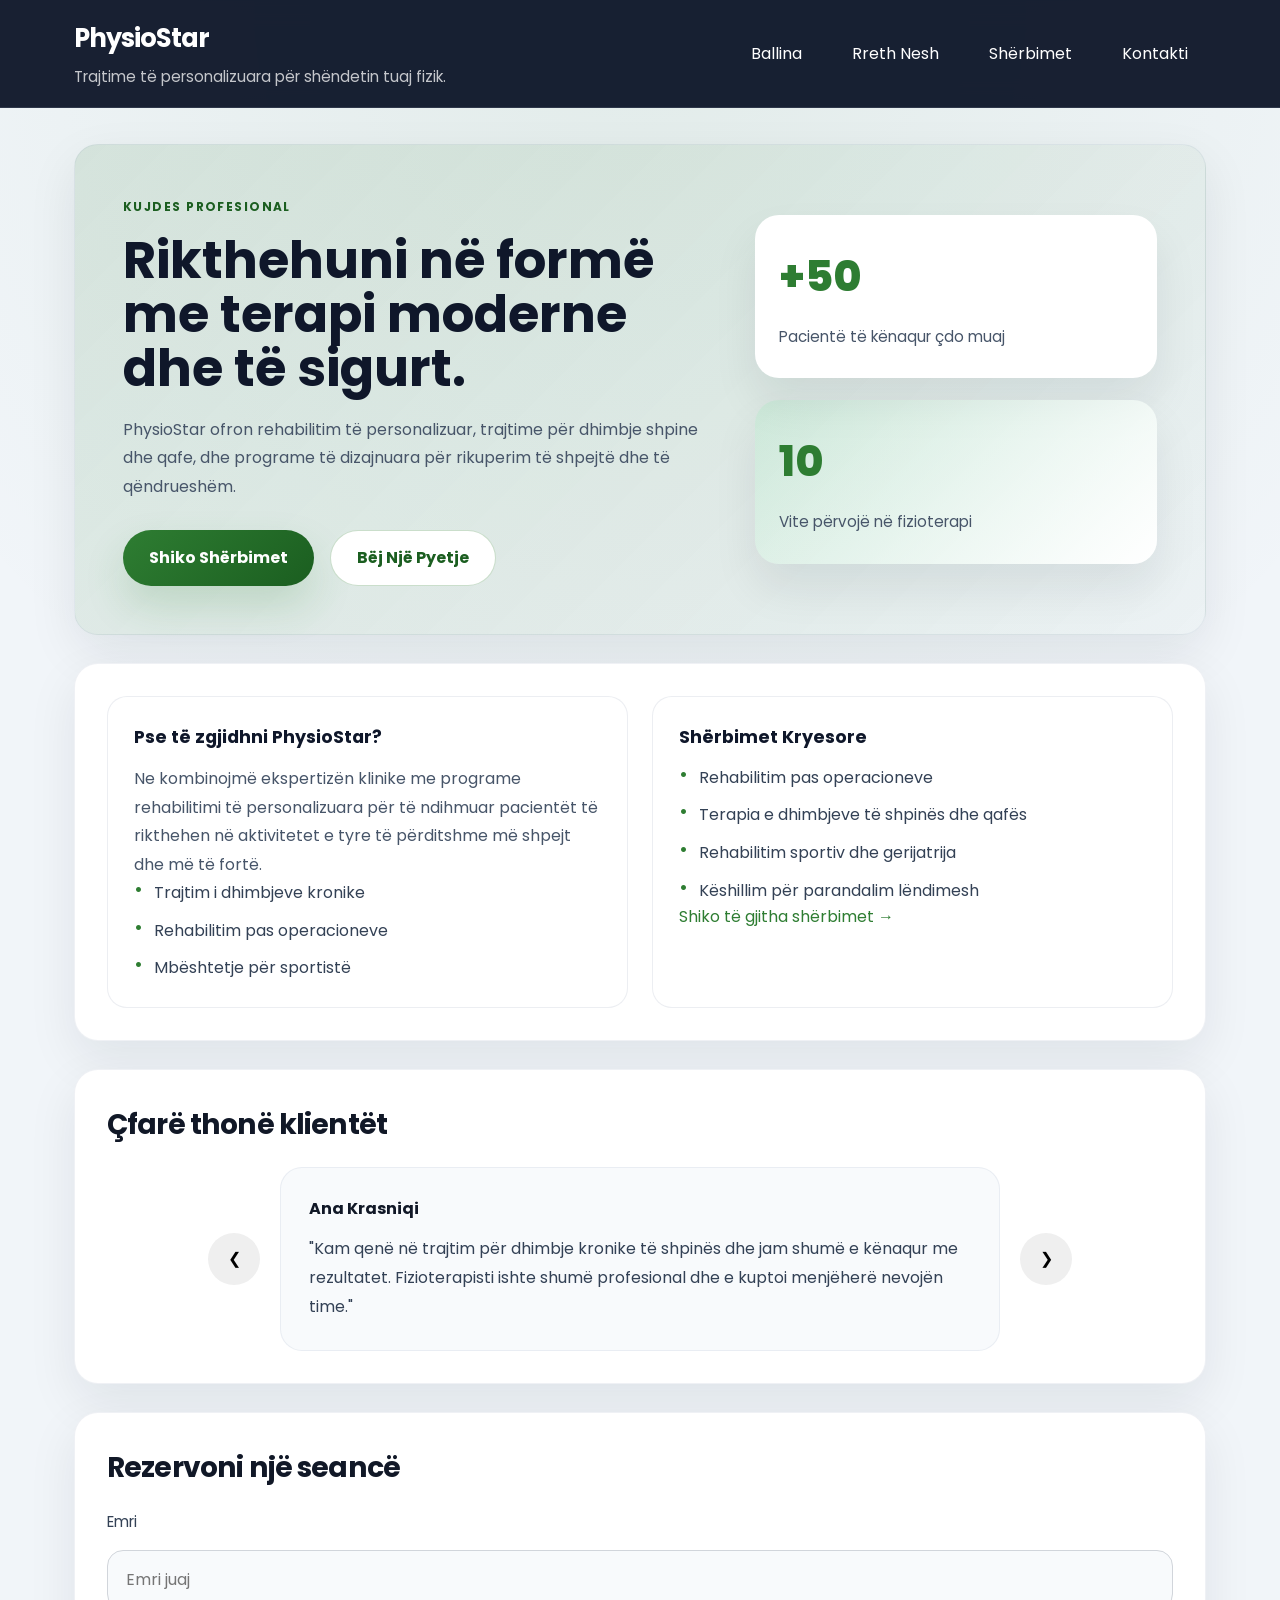
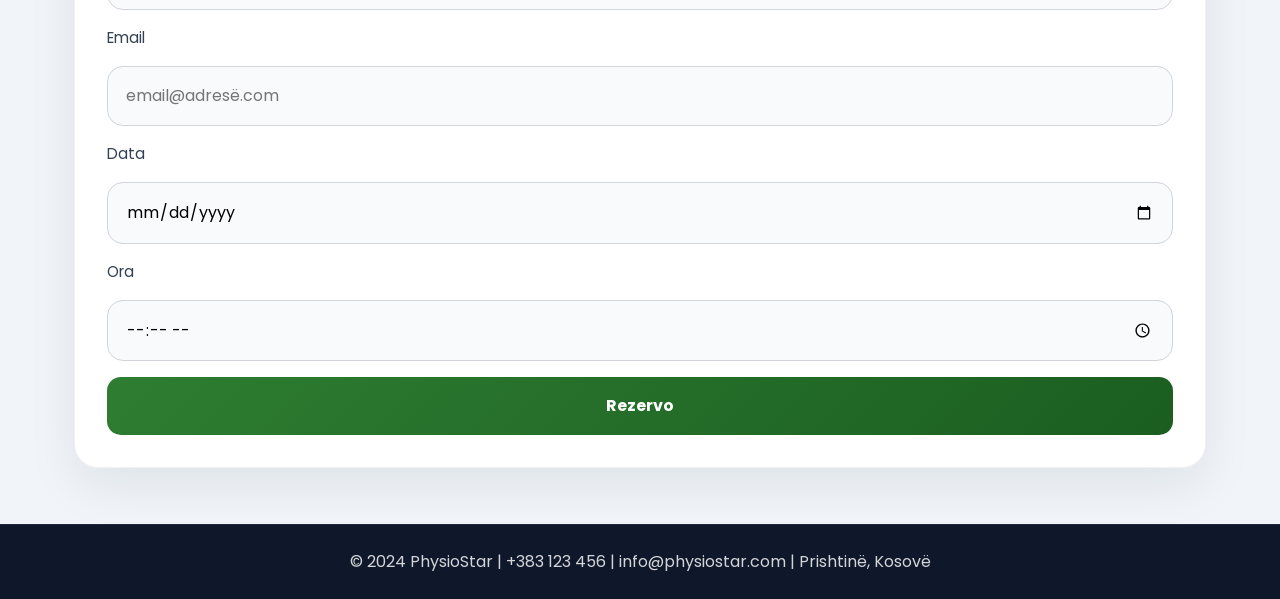
==== index.html @ 885d5c9d "V1.0 web peer Physiostar" ====
<!DOCTYPE html>
<html lang="sq">
<head>
    <meta charset="UTF-8">
    <meta name="viewport" content="width=device-width, initial-scale=1.0">
    <title>PhysioStar | Fizioterapi</title>
    <link href="https://fonts.googleapis.com/css2?family=Poppins:wght@300;400;500;600;700&display=swap" rel="stylesheet">
    <link rel="stylesheet" href="styles.css">
</head>
<body>
    <header>
        <div class="header-inner">
            <div class="brand">
                <h1>PhysioStar</h1>
                <p>Trajtime të personalizuara për shëndetin tuaj fizik.</p>
            </div>
            <nav>
                <a href="index.html">Ballina</a>
                <a href="About.html">Rreth Nesh</a>
                <a href="Services.html">Shërbimet</a>
                <a href="Contact.html">Kontakti</a>
            </nav>
        </div>
    </header>

    <main>
        <section class="hero">
            <div class="hero-copy">
                <span class="eyebrow">Kujdes Profesional</span>
                <h1>Rikthehuni në formë me terapi moderne dhe të sigurt.</h1>
                <p>PhysioStar ofron rehabilitim të personalizuar, trajtime për dhimbje shpine dhe qafe, dhe programe të dizajnuara për rikuperim të shpejtë dhe të qëndrueshëm.</p>
                <div class="hero-actions">
                    <a href="Services.html" class="btn btn-primary">Shiko Shërbimet</a>
                    <a href="Contact.html" class="btn btn-secondary">Bëj Një Pyetje</a>
                </div>
            </div>
            <div class="hero-visual">
                <div class="hero-card">
                    <span>+50</span>
                    <p>Pacientë të kënaqur çdo muaj</p>
                </div>
                <div class="hero-card hero-card-alt">
                    <span>10</span>
                    <p>Vite përvojë në fizioterapi</p>
                </div>
            </div>
        </section>

        <section class="section-grid">
            <article class="feature-card">
                <h3>Pse të zgjidhni PhysioStar?</h3>
                <p>Ne kombinojmë ekspertizën klinike me programe rehabilitimi të personalizuara për të ndihmuar pacientët të rikthehen në aktivitetet e tyre të përditshme më shpejt dhe më të fortë.</p>
                <ul class="service-list">
                    <li>Trajtim i dhimbjeve kronike</li>
                    <li>Rehabilitim pas operacioneve</li>
                    <li>Mbështetje për sportistë</li>
                </ul>
            </article>
            <article class="feature-card">
                <h3>Shërbimet Kryesore</h3>
                <ul class="service-list">
                    <li>Rehabilitim pas operacioneve</li>
                    <li>Terapia e dhimbjeve të shpinës dhe qafës</li>
                    <li>Rehabilitim sportiv dhe gerijatrija</li>
                    <li>Këshillim për parandalim lëndimesh</li>
                </ul>
                <p><a href="Services.html">Shiko të gjitha shërbimet →</a></p>
            </article>
        </section>

        <section id="testimonials">
            <h2>Çfarë thonë klientët</h2>
            <div class="testimonial-slider">
                <button class="prev" onclick="previousTestimonial()">&#10094;</button>
                <div class="testimonial-container">
                    <div class="testimonial active">
                        <strong>Ana Krasniqi</strong>
                        <p>"Kam qenë në trajtim për dhimbje kronike të shpinës dhe jam shumë e kënaqur me rezultatet. Fizioterapisti ishte shumë profesional dhe e kuptoi menjëherë nevojën time."</p>
                    </div>
                    <div class="testimonial">
                        <strong>Marko Jovanović</strong>
                        <p>"Pas një operacioni të meniskut, fizioterapia ishte thelbësore për rikuperimin tim. Trajtimi ishte i shkëlqyer dhe ekipa shumë e kujdesshme."</p>
                    </div>
                    <div class="testimonial">
                        <strong>Elira Shkodra</strong>
                        <p>"Ishte një eksperiencë fantastike! Dhembjet e muskujve dhe lëndimet u trajtuan me shumë kujdes dhe profesionalizëm."</p>
                    </div>
                </div>
                <button class="next" onclick="nextTestimonial()">&#10095;</button>
            </div>
        </section>

        <section id="appointments">
            <h2>Rezervoni një seancë</h2>
            <form id="appointmentForm">
                <label for="name">Emri</label>
                <input type="text" id="name" name="name" placeholder="Emri juaj" required>
                <label for="email">Email</label>
                <input type="email" id="email" name="email" placeholder="email@adresë.com" required>
                <label for="date">Data</label>
                <input type="date" id="date" name="date" required>
                <label for="time">Ora</label>
                <input type="time" id="time" name="time" required>
                <button id="rezervim" type="submit">Rezervo</button>
            </form>
        </section>
    </main>

    <footer>
        <p>&copy; 2024 PhysioStar | +383 123 456 | info@physiostar.com | Prishtinë, Kosovë</p>
    </footer>

    <script src="script.js"></script>
</body>
</html>
---- styles.css ----
﻿:root {
    color-scheme: light;
    font-family: 'Poppins', -apple-system, BlinkMacSystemFont, 'Segoe UI', sans-serif;
    font-size: 16px;
    line-height: 1.6;
    color: #1f2937;
    background: #f1f5f9;
    --primary: #2e7d32;
    --primary-dark: #1b5e20;
    --surface: #ffffff;
    --surface-soft: #f8fafc;
    --border: #d1d5db;
    --muted: #6b7280;
}

*, *::before, *::after {
    box-sizing: border-box;
}

html {
    scroll-behavior: smooth;
}

body {
    margin: 0;
    min-height: 100vh;
    background: radial-gradient(circle at top, rgba(46, 125, 50, 0.08), transparent 38%), #f1f5f9;
    color: var(--muted);
}

img,
svg {
    max-width: 100%;
    display: block;
}

a {
    color: var(--primary);
    text-decoration: none;
}

a:hover {
    color: var(--primary-dark);
}

button,
input,
textarea,
select {
    font: inherit;
}

button {
    cursor: pointer;
}

header {
    position: sticky;
    top: 0;
    z-index: 100;
    background: rgba(15, 23, 42, 0.96);
    color: white;
    backdrop-filter: blur(12px);
    border-bottom: 1px solid rgba(148, 163, 184, 0.18);
}

.header-inner {
    max-width: 1180px;
    margin: 0 auto;
    padding: 18px 24px;
    display: flex;
    align-items: center;
    justify-content: space-between;
    gap: 18px;
}

.brand {
    display: flex;
    flex-direction: column;
    gap: 6px;
}

.brand h1 {
    margin: 0;
    font-size: clamp(1.5rem, 2vw, 2.2rem);
    letter-spacing: -0.04em;
}

.brand p {
    margin: 0;
    font-size: 0.95rem;
    color: rgba(255, 255, 255, 0.75);
}

nav {
    display: flex;
    gap: 14px;
    flex-wrap: wrap;
}

nav a {
    padding: 10px 18px;
    border-radius: 999px;
    transition: transform 0.25s ease, background-color 0.25s ease;
    color: white;
}

nav a:hover,
nav a:focus-visible {
    background: rgba(255, 255, 255, 0.12);
    transform: translateY(-1px);
}

main {
    max-width: 1180px;
    margin: 0 auto;
    padding: 36px 24px 56px;
    display: grid;
    gap: 28px;
}

section {
    background: var(--surface);
    border: 1px solid rgba(148, 163, 184, 0.15);
    border-radius: 24px;
    box-shadow: 0 18px 50px rgba(15, 23, 42, 0.08);
    padding: 32px;
}

section h2 {
    margin: 0 0 20px;
    color: #111827;
    font-size: clamp(1.55rem, 2.2vw, 2rem);
    letter-spacing: -0.03em;
}

section p {
    margin: 0 0 18px;
    color: #475569;
    line-height: 1.8;
}

.hero {
    display: grid;
    grid-template-columns: 1.2fr 0.8fr;
    gap: 28px;
    align-items: center;
    min-height: 420px;
    padding: 48px;
    background: linear-gradient(135deg, rgba(46, 125, 50, 0.12), rgba(46, 125, 50, 0.02));
}

.hero-copy {
    max-width: 620px;
}

.hero .eyebrow {
    margin-bottom: 18px;
    display: inline-flex;
    color: var(--primary-dark);
    font-weight: 700;
    letter-spacing: 0.12em;
    text-transform: uppercase;
    font-size: 0.75rem;
}

.hero h1 {
    margin: 0 0 20px;
    font-size: clamp(2.8rem, 4vw, 4.5rem);
    line-height: 1.05;
    color: #0f172a;
}

.hero-copy p {
    margin-bottom: 28px;
    max-width: 590px;
}

.hero-actions {
    display: flex;
    flex-wrap: wrap;
    gap: 16px;
}

.btn {
    display: inline-flex;
    align-items: center;
    justify-content: center;
    border-radius: 999px;
    padding: 14px 26px;
    font-weight: 700;
    transition: transform 0.25s ease, box-shadow 0.25s ease;
}

.btn-primary {
    background: linear-gradient(135deg, var(--primary), var(--primary-dark));
    color: white;
    box-shadow: 0 20px 40px rgba(46, 125, 50, 0.18);
}

.btn-secondary {
    border: 1px solid rgba(46, 125, 50, 0.25);
    color: var(--primary-dark);
    background: white;
}

.btn:hover {
    transform: translateY(-2px);
}

.hero-visual {
    display: grid;
    gap: 22px;
}

.hero-card {
    background: white;
    border-radius: 24px;
    padding: 28px 24px;
    box-shadow: 0 24px 45px rgba(15, 23, 42, 0.08);
    display: grid;
    gap: 12px;
}

.hero-card span {
    font-size: 2.65rem;
    font-weight: 800;
    color: var(--primary);
}

.hero-card p {
    margin: 0;
    color: #475569;
    font-size: 0.95rem;
}

.hero-card-alt {
    background: linear-gradient(135deg, rgba(74, 222, 128, 0.12), #ffffff);
}

.section-grid,
.about-grid,
.features-grid,
.contact-grid {
    display: grid;
    gap: 24px;
}

.section-grid {
    grid-template-columns: repeat(2, minmax(0, 1fr));
}

.service-list,
.contact-list {
    list-style: none;
    margin: 0;
    padding: 0;
    display: grid;
    gap: 12px;
}

.service-list li,
.contact-list li {
    padding-left: 20px;
    position: relative;
    color: #334155;
}

.service-list li::before,
.contact-list li::before {
    content: '•';
    position: absolute;
    left: 0;
    color: var(--primary);
    font-size: 1.3rem;
    line-height: 1;
}

.service-item,
.contact-item,
.feature-card {
    border: 1px solid rgba(148, 163, 184, 0.18);
    border-radius: 20px;
    padding: 26px;
    background: #ffffff;
}

.feature-card h3,
.service-item h3,
.contact-item h3 {
    margin: 0 0 14px;
    font-size: 1.1rem;
    color: #0f172a;
}

.service-item p,
.feature-card p,
.contact-item p {
    margin: 0;
    color: #475569;
}

#appointments {
    padding: 32px;
}

form {
    display: grid;
    gap: 16px;
}

label {
    font-size: 0.95rem;
    color: #334155;
}

input,
textarea {
    width: 100%;
    padding: 16px 18px;
    border: 1px solid var(--border);
    border-radius: 16px;
    background: #f8fafc;
    transition: border-color 0.2s ease, box-shadow 0.2s ease;
}

input:focus,
textarea:focus {
    border-color: var(--primary);
    box-shadow: 0 0 0 6px rgba(46, 125, 50, 0.08);
    outline: none;
    background: white;
}

#rezervim,
.submit-btn {
    padding: 16px 24px;
    border-radius: 14px;
    font-weight: 700;
    border: none;
}

#rezervim {
    background: linear-gradient(135deg, var(--primary), var(--primary-dark));
    color: white;
}

#rezervim:hover,
.submit-btn:hover {
    opacity: 0.95;
}

.testimonial-slider {
    display: flex;
    gap: 20px;
    justify-content: center;
    align-items: center;
    position: relative;
}

.testimonial-container {
    flex: 1;
    max-width: 720px;
}

.testimonial {
    display: none;
    padding: 28px;
    border-radius: 22px;
    background: #f8fafc;
    border: 1px solid rgba(148, 163, 184, 0.15);
}

.testimonial.active {
    display: block;
}

.testimonial p {
    margin: 0;
    color: #334155;
}

.testimonial strong {
    display: block;
    margin-bottom: 14px;
    color: #111827;
}

button.prev,
button.next {
    min-width: 52px;
    min-height: 52px;
    border-radius: 50%;
    display: grid;
    place-items: center;
    border: none;
}

footer {
    padding: 24px 20px;
    background: #0f172a;
    color: rgba(255, 255, 255, 0.82);
    text-align: center;
    border-top: 1px solid rgba(148, 163, 184, 0.12);
}

footer p {
    margin: 0;
}

@media (max-width: 1024px) {
    .hero {
        grid-template-columns: 1fr;
    }

    .section-grid {
        grid-template-columns: 1fr;
    }
}

@media (max-width: 768px) {
    .header-inner {
        flex-direction: column;
        align-items: flex-start;
    }

    section {
        padding: 26px;
    }

    main {
        padding: 28px 18px 46px;
    }

    .hero h1 {
        font-size: clamp(2.3rem, 6vw, 3.2rem);
    }

    .hero-actions {
        flex-direction: column;
        align-items: stretch;
    }
}

@media (max-width: 540px) {
    nav {
        width: 100%;
        justify-content: space-between;
        flex-wrap: wrap;
    }

    nav a {
        flex: 1 1 calc(50% - 12px);
        text-align: center;
        padding: 12px 14px;
    }

    .hero {
        padding: 32px;
    }

    .hero-visual {
        grid-template-columns: 1fr;
    }

    .hero-card {
        padding: 22px;
    }

    .service-list li,
    .contact-list li {
        font-size: 0.95rem;
    }
}
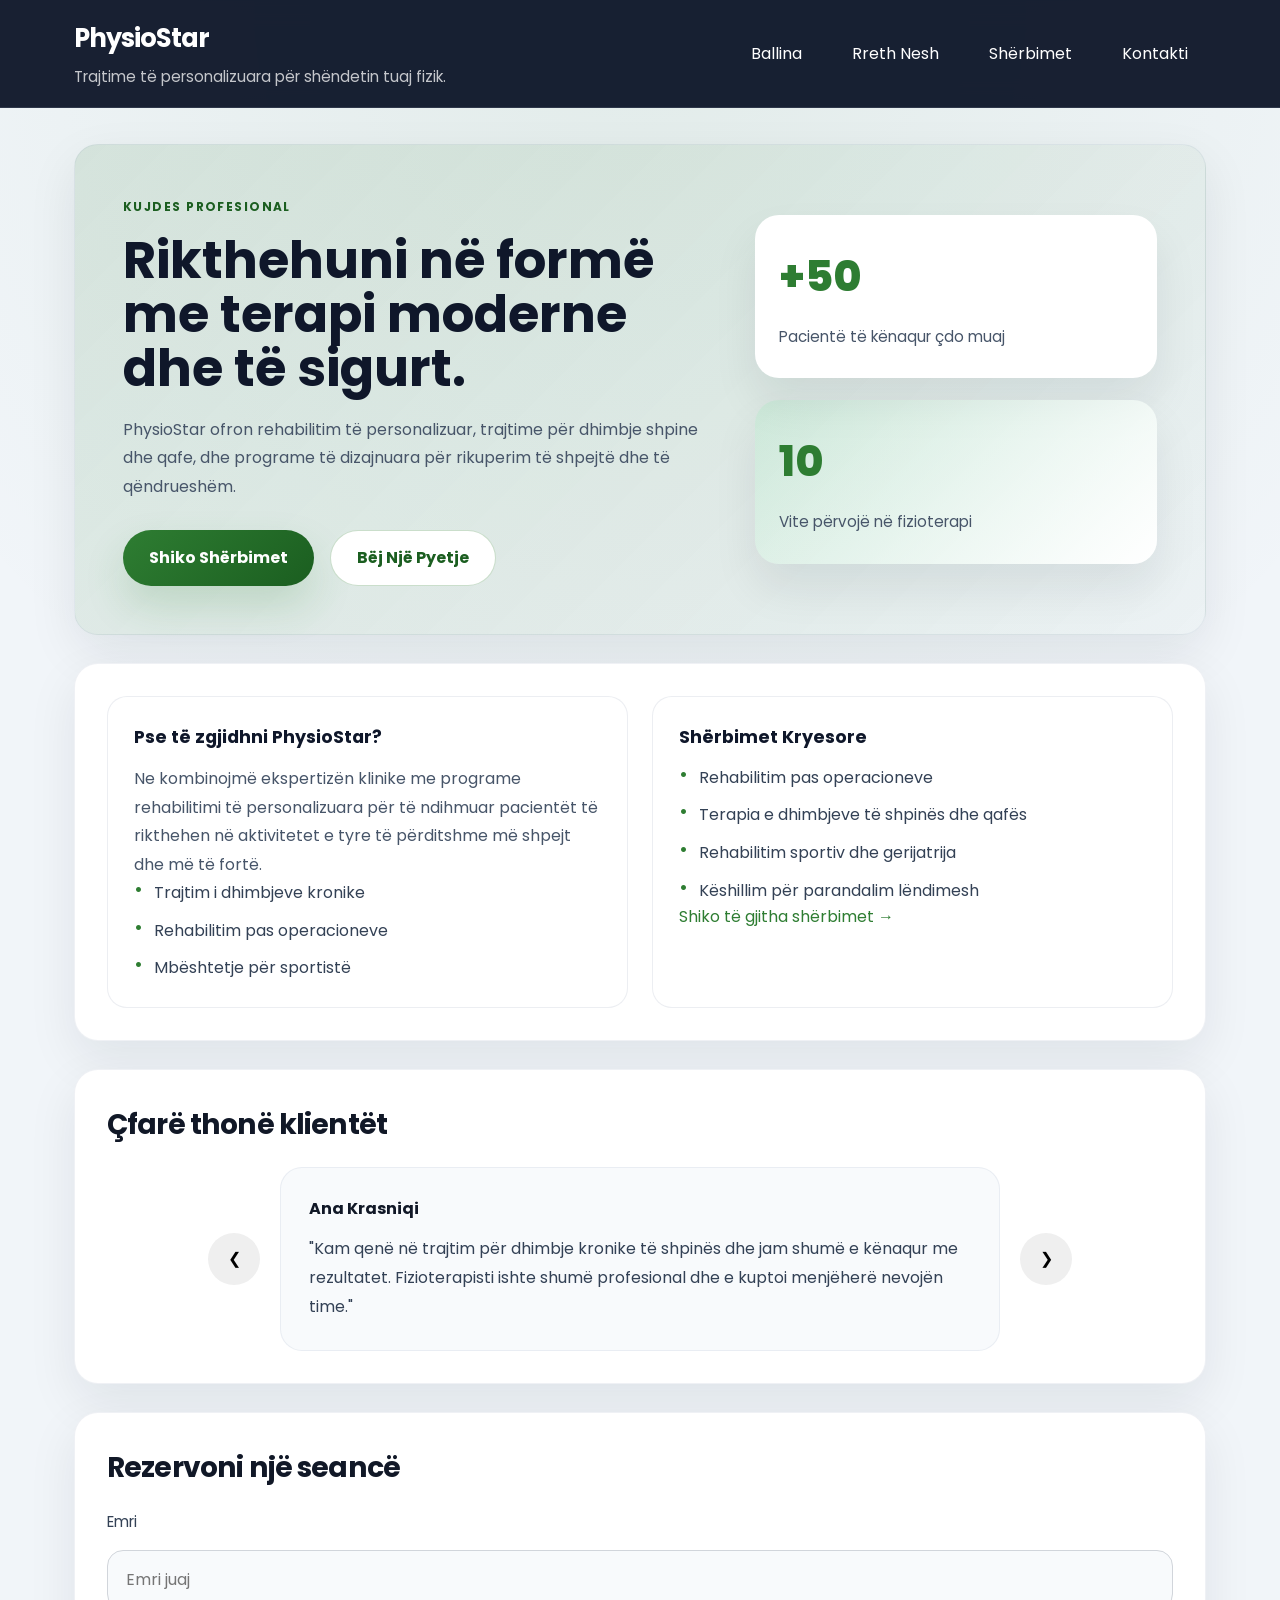
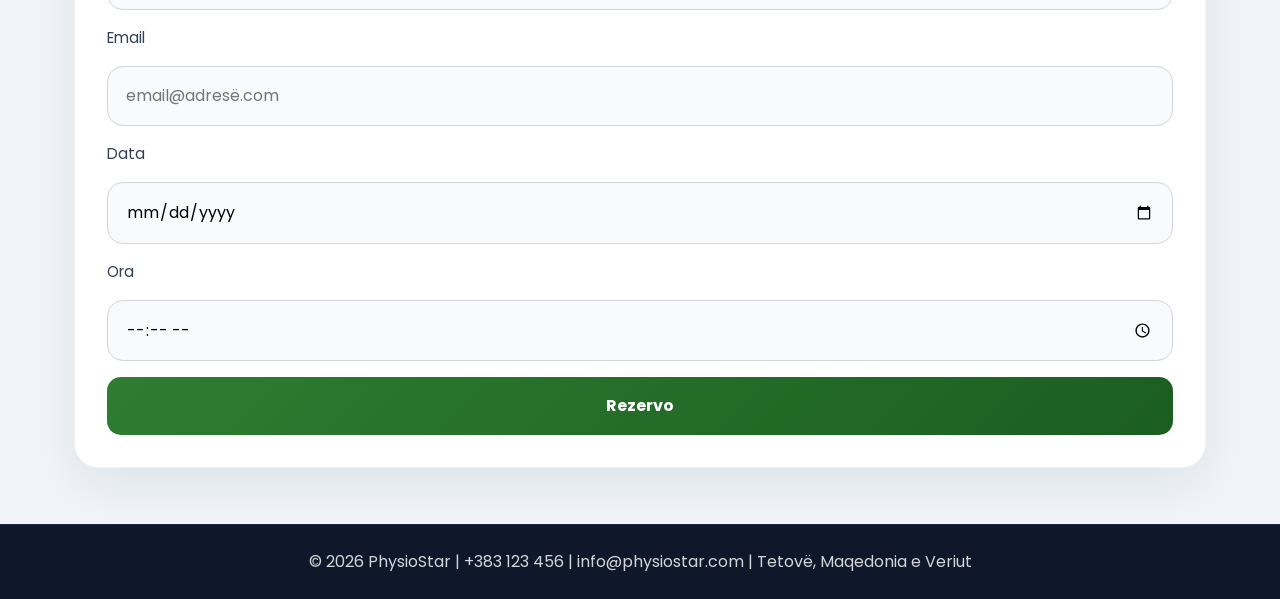
==== commit 499044f5: "Footer updated" ====
--- a/index.html
+++ b/index.html
@@ -14,7 +14,12 @@
                 <h1>PhysioStar</h1>
                 <p>Trajtime të personalizuara për shëndetin tuaj fizik.</p>
             </div>
-            <nav>
+            <button id="burgerBtn" class="burger" aria-label="Open menu" aria-controls="mainNav" aria-expanded="false">
+                <span class="burger-box">
+                    <span class="burger-inner"></span>
+                </span>
+            </button>
+            <nav id="mainNav">
                 <a href="index.html">Ballina</a>
                 <a href="About.html">Rreth Nesh</a>
                 <a href="Services.html">Shërbimet</a>
@@ -107,7 +112,7 @@
     </main>
 
     <footer>
-        <p>&copy; 2024 PhysioStar | +383 123 456 | info@physiostar.com | Prishtinë, Kosovë</p>
+        <p>&copy; 2026 PhysioStar | +383 123 456 | info@physiostar.com | Tetovë, Maqedonia e Veriut</p>
     </footer>
 
     <script src="script.js"></script>
--- a/styles.css
+++ b/styles.css
@@ -74,6 +74,8 @@
     gap: 18px;
 }
 
+.header-inner { position: relative; }
+
 .brand {
     display: flex;
     flex-direction: column;
@@ -97,6 +99,7 @@
     gap: 14px;
     flex-wrap: wrap;
 }
+nav { z-index: 110; }
 
 nav a {
     padding: 10px 18px;
@@ -109,6 +112,58 @@
 nav a:focus-visible {
     background: rgba(255, 255, 255, 0.12);
     transform: translateY(-1px);
+}
+
+/* Burger button + mobile nav */
+.burger {
+    display: none;
+    background: transparent;
+    border: none;
+    width: 44px;
+    height: 44px;
+    padding: 8px;
+    align-items: center;
+    justify-content: center;
+    cursor: pointer;
+    color: white;
+    z-index: 120;
+}
+.burger-box {
+    display: inline-block;
+    width: 28px;
+    height: 18px;
+    position: relative;
+}
+.burger-inner,
+.burger-inner::before,
+.burger-inner::after {
+    display: block;
+    background: white;
+    height: 2px;
+    border-radius: 2px;
+    position: absolute;
+    left: 0;
+    right: 0;
+    transition: transform 0.25s ease, top 0.25s ease, opacity 0.2s ease;
+}
+.burger-inner { top: 50%; transform: translateY(-50%); width: 100%; }
+.burger-inner::before { content: '' ; top: 50%; transform: translateY(-7px); }
+.burger-inner::after { content: '' ; top: 50%; transform: translateY(7px); }
+
+.burger[aria-expanded="true"] .burger-inner { transform: rotate(45deg); }
+.burger[aria-expanded="true"] .burger-inner::before { transform: rotate(90deg) translateY(0); opacity: 0; }
+.burger[aria-expanded="true"] .burger-inner::after { transform: rotate(90deg); }
+
+@media (max-width: 768px) {
+    .burger { display: flex; }
+    nav { display: none; position: absolute; top: calc(100% + 8px); right: 16px; left: 16px; background: rgba(15, 23, 42, 0.98); border-radius: 12px; padding: 12px; flex-direction: column; gap: 8px; box-shadow: 0 12px 36px rgba(2,6,23,0.6); }
+    nav a { display: block; padding: 12px 14px; border-radius: 8px; }
+    nav.open { display: flex; animation: slideDown 180ms ease; }
+}
+
+@keyframes slideDown {
+    from { transform: translateY(-6px); opacity: 0; }
+    to { transform: translateY(0); opacity: 1; }
 }
 
 main {
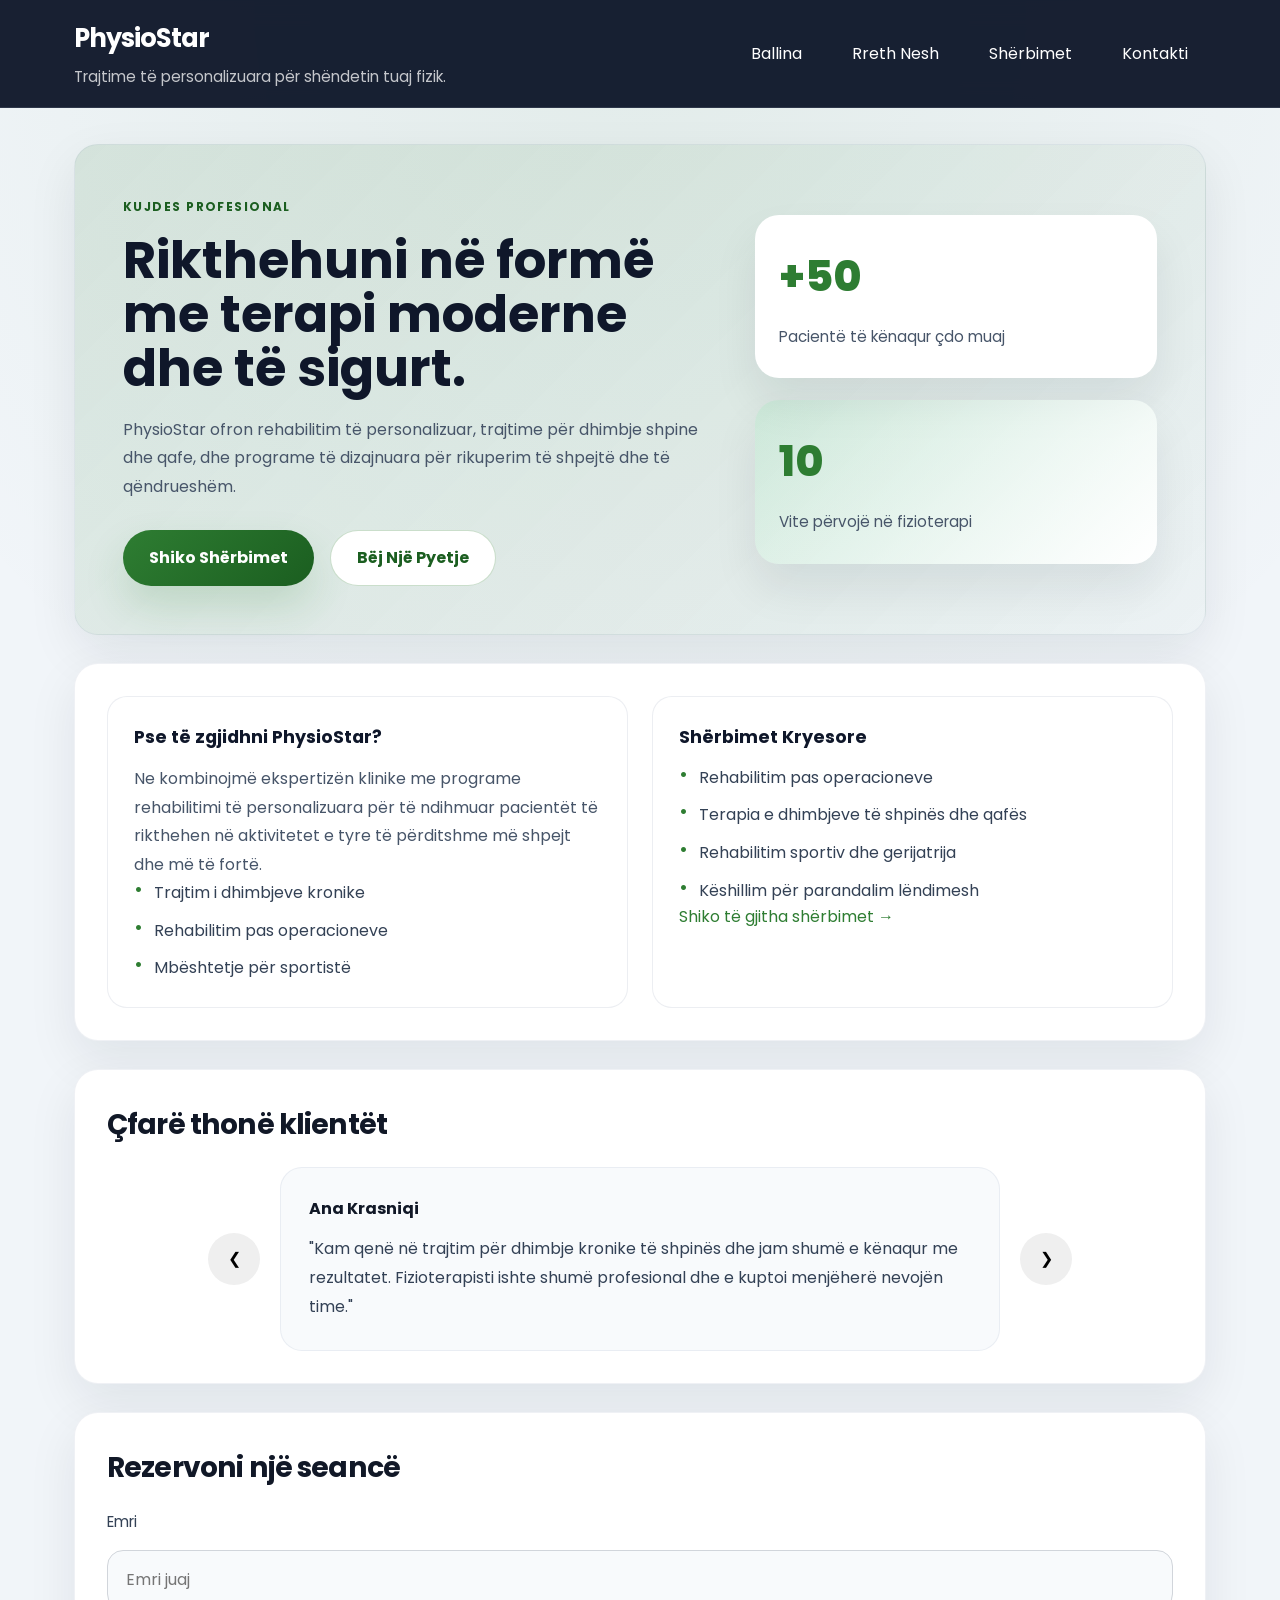
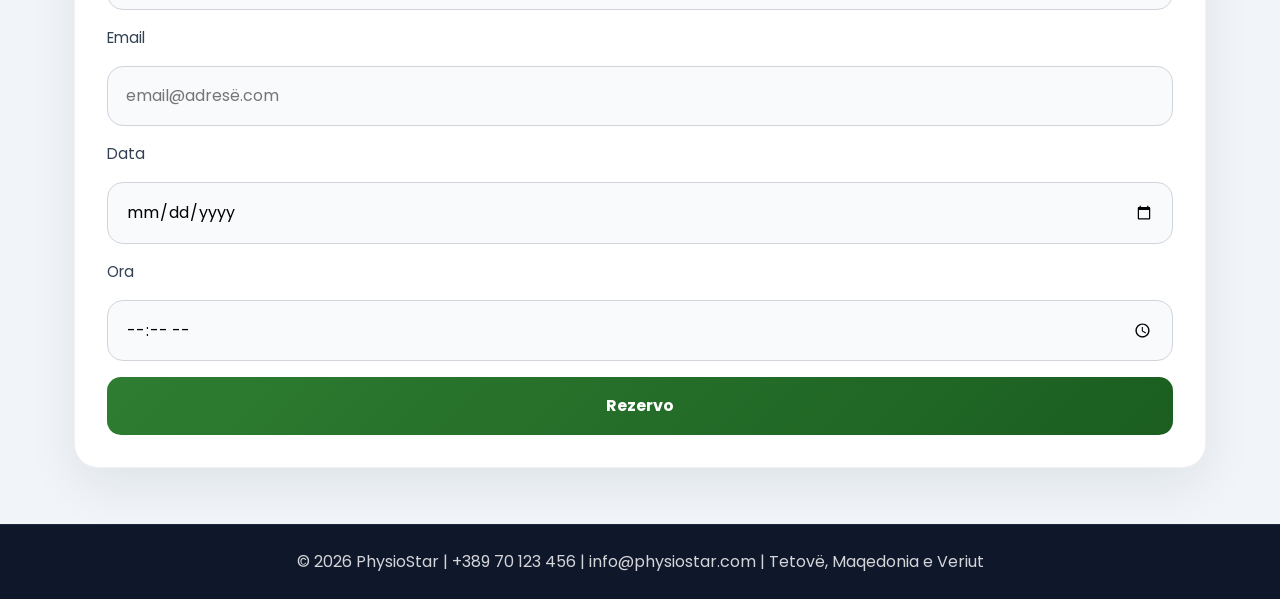
==== commit b2733142: "futer edited" ====
--- a/index.html
+++ b/index.html
@@ -112,7 +112,7 @@
     </main>
 
     <footer>
-        <p>&copy; 2026 PhysioStar | +383 123 456 | info@physiostar.com | Tetovë, Maqedonia e Veriut</p>
+        <p>&copy; 2026 PhysioStar | +389 70 123 456 | info@physiostar.com | Tetovë, Maqedonia e Veriut</p>
     </footer>
 
     <script src="script.js"></script>
